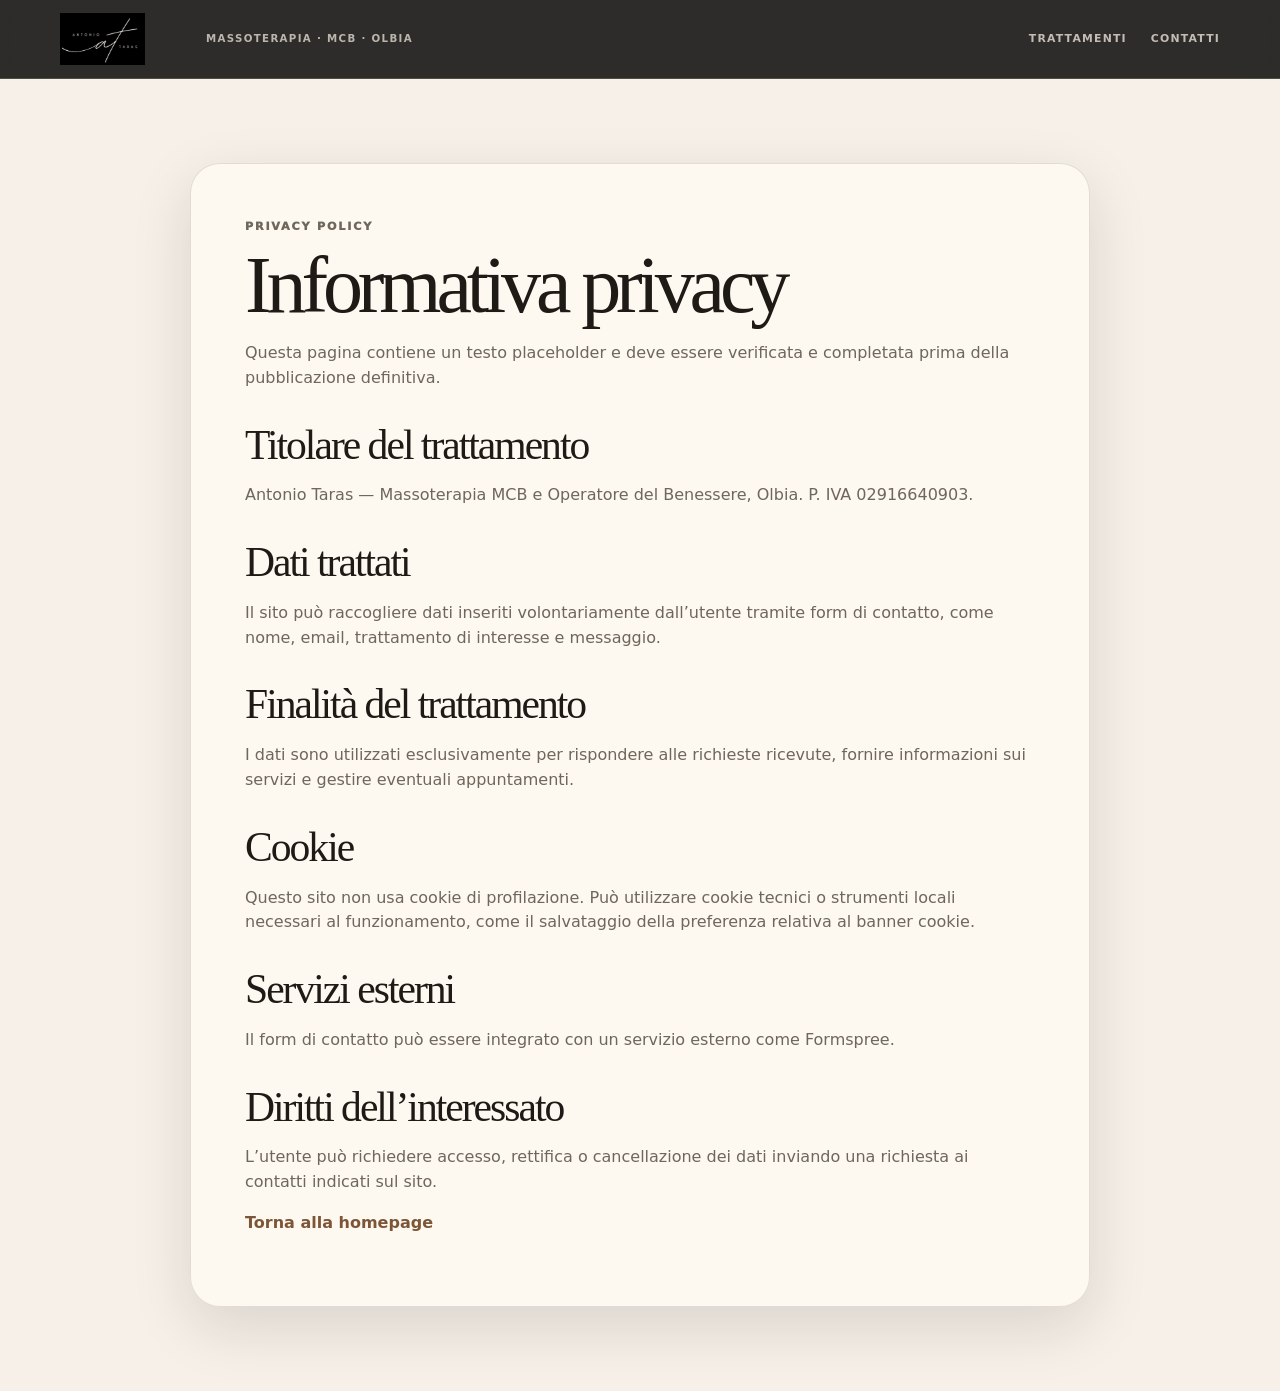
==== privacy.html @ 3f85cb2c "refactor faq e recensioni" ====
<!DOCTYPE html><html lang="it"><head><meta charset="UTF-8"/><meta name="viewport" content="width=device-width, initial-scale=1.0"/><title>Privacy Policy | Antonio Taras</title><meta name="description" content="Privacy Policy del sito Antonio Taras - Massoterapia MCB e Operatore del Benessere a Olbia."/><link rel="stylesheet" href="styles.css"/></head><body class="privacy-page"><header class="site-header"><nav class="container navbar" aria-label="Navigazione principale"><a class="brand" href="index.html" aria-label="Torna alla homepage"><img src="assets/logo-antonio-taras.webp" alt="Antonio Taras"/><span>Massoterapia · MCB · Olbia</span></a><div class="nav-links"><a href="index.html#servizi">Trattamenti</a><a href="index.html#contatti">Contatti</a></div></nav></header><main class="privacy-main"><div class="container"><article class="privacy-content"><p class="eyebrow">Privacy Policy</p><h1>Informativa privacy</h1><p><!-- TODO sostituire con informativa privacy validata dal consulente/privacy owner --> Questa pagina contiene un testo placeholder e deve essere verificata e completata prima della pubblicazione definitiva.</p><h2>Titolare del trattamento</h2><p>Antonio Taras — Massoterapia MCB e Operatore del Benessere, Olbia. P. IVA 02916640903.</p><h2>Dati trattati</h2><p>Il sito può raccogliere dati inseriti volontariamente dall’utente tramite form di contatto, come nome, email, trattamento di interesse e messaggio.</p><h2>Finalità del trattamento</h2><p>I dati sono utilizzati esclusivamente per rispondere alle richieste ricevute, fornire informazioni sui servizi e gestire eventuali appuntamenti.</p><h2>Cookie</h2><p>Questo sito non usa cookie di profilazione. Può utilizzare cookie tecnici o strumenti locali necessari al funzionamento, come il salvataggio della preferenza relativa al banner cookie.</p><h2>Servizi esterni</h2><p>Il form di contatto può essere integrato con un servizio esterno come Formspree. <!-- TODO inserire dettagli del servizio effettivamente utilizzato --></p><h2>Diritti dell’interessato</h2><p>L’utente può richiedere accesso, rettifica o cancellazione dei dati inviando una richiesta ai contatti indicati sul sito.</p><p><a href="index.html">Torna alla homepage</a></p></article></div></main></body></html>
---- styles.css ----
/* Antonio Taras — mobile refined update */
:root{--bg:#f6f0e8;--bg-soft:#fffaf3;--text:#1e1a16;--muted:#6f665c;--dark:#12110f;--cream:#f8efe4;--line:rgba(30,26,22,.12);--line-light:rgba(248,239,228,.16);--accent:#a9764d;--accent-strong:#7d5637;--radius-xl:30px;--radius-lg:22px;--shadow:0 20px 60px rgba(30,26,22,.13);--container:1160px;--header:78px}*{box-sizing:border-box}html{scroll-behavior:smooth;scroll-padding-top:var(--header)}body{margin:0;background:radial-gradient(circle at 12% 8%,rgba(169,118,77,.13),transparent 30%),radial-gradient(circle at 90% 2%,rgba(31,95,80,.08),transparent 30%),var(--bg);color:var(--text);font-family:Inter,ui-sans-serif,system-ui,-apple-system,BlinkMacSystemFont,"Segoe UI",sans-serif;line-height:1.55;overflow-x:hidden}body.nav-open{overflow:hidden}img{width:100%;display:block}a{color:inherit;text-decoration:none}button{font:inherit}.container{width:min(100% - 40px,var(--container));margin-inline:auto}.section{padding:88px 0}.site-header{position:sticky;top:0;z-index:50;background:rgba(18,17,15,.88);backdrop-filter:blur(18px);border-bottom:1px solid var(--line-light)}.navbar{min-height:var(--header);display:flex;align-items:center;justify-content:space-between;gap:24px}.brand{display:flex;align-items:center;gap:14px;min-width:0}.brand img{width:132px;max-height:52px;object-fit:contain;object-position:left center}.brand span{color:rgba(248,239,228,.7);text-transform:uppercase;letter-spacing:.13em;font-size:.64rem;font-weight:850;white-space:nowrap}.nav-links{display:flex;align-items:center;gap:24px;color:rgba(248,239,228,.74);text-transform:uppercase;letter-spacing:.11em;font-size:.68rem;font-weight:900}.nav-links a:not(.nav-button):hover{color:var(--cream)}.nav-button{padding:12px 17px;border-radius:999px;background:var(--cream);color:var(--dark)}.nav-toggle{display:none;position:relative;z-index:80;width:44px;height:44px;padding:11px;border:0;background:transparent;cursor:pointer}.nav-toggle span{display:block;height:2px;margin:7px 0;background:var(--cream);transition:transform .22s ease}.eyebrow{margin:0 0 14px;color:var(--accent-strong);text-transform:uppercase;letter-spacing:.16em;font-size:.70rem;font-weight:950}h1,h2,h3,p{margin-top:0}h1{margin-bottom:18px;max-width:760px;font-size:clamp(3.35rem,8.2vw,7.2rem);line-height:.92;letter-spacing:-.064em;font-family:Georgia,"Times New Roman",serif;font-weight:400}h2{margin-bottom:18px;font-size:clamp(2.15rem,4.4vw,4.35rem);line-height:.98;letter-spacing:-.048em;font-family:Georgia,"Times New Roman",serif;font-weight:400}h3{margin-bottom:12px;line-height:1.14;letter-spacing:-.018em}.button{display:inline-flex;align-items:center;justify-content:center;min-height:52px;padding:0 22px;border-radius:999px;border:1px solid transparent;text-transform:uppercase;letter-spacing:.095em;font-size:.74rem;font-weight:950;transition:transform .22s ease,box-shadow .22s ease,border .22s ease}.button:hover{transform:translateY(-2px)}.button-primary{background:var(--dark);color:var(--cream);box-shadow:0 16px 38px rgba(30,26,22,.22)}.button-secondary{background:rgba(255,250,243,.66);border-color:var(--line);color:var(--text)}.button-secondary.dark{color:var(--cream);background:rgba(255,255,255,.06);border-color:rgba(255,255,255,.18)}.hero{min-height:calc(100vh - var(--header));display:flex;align-items:center;padding-top:74px;padding-bottom:94px}.hero-grid{display:grid;grid-template-columns:minmax(0,.92fr) minmax(0,1.08fr);gap:62px;align-items:center}.hero-content{max-width:680px}.hero-lead{color:var(--muted);font-size:clamp(1.02rem,1.7vw,1.22rem);max-width:620px;margin-bottom:30px}.hero-actions{display:flex;flex-wrap:wrap;gap:13px;margin-bottom:30px}.metrics{display:grid;grid-template-columns:repeat(3,1fr);border-top:1px solid var(--line);border-bottom:1px solid var(--line)}.metrics div{padding:16px 16px 16px 0;border-right:1px solid var(--line)}.metrics div:last-child{border-right:0}.metrics strong,.metrics span{display:block}.metrics strong{font-size:1.25rem;color:var(--accent-strong)}.metrics span{color:var(--muted);font-size:.76rem;text-transform:uppercase;letter-spacing:.09em;font-weight:800}.hero-media{position:relative;min-width:0}.hero-image{border-radius:var(--radius-xl);overflow:hidden;box-shadow:var(--shadow);background:var(--dark)}.hero-image img{aspect-ratio:4/4.35;object-fit:cover;object-position:center;filter:saturate(.94) contrast(1.03)}.hero-card{position:absolute;left:-18px;bottom:28px;width:min(330px,calc(100% - 30px));padding:19px;border-radius:22px;background:rgba(255,250,243,.9);backdrop-filter:blur(18px);box-shadow:var(--shadow);border:1px solid rgba(255,250,243,.72)}.hero-card span{display:block;color:var(--accent-strong);text-transform:uppercase;letter-spacing:.12em;font-size:.66rem;font-weight:950;margin-bottom:7px}.hero-card p{margin:0;color:var(--muted);font-weight:650;font-size:.95rem}.about-section{background:var(--dark);color:var(--cream);position:relative}.about-section:before{content:"";position:absolute;inset:0;background:radial-gradient(circle at 20% 10%,rgba(169,118,77,.16),transparent 30%),radial-gradient(circle at 90% 70%,rgba(255,255,255,.045),transparent 26%);pointer-events:none}.about-grid{position:relative;display:grid;grid-template-columns:minmax(0,.86fr) minmax(0,1fr);gap:62px;align-items:center}.about-image{border-radius:var(--radius-xl);overflow:hidden;box-shadow:0 22px 70px rgba(0,0,0,.32)}.about-image img{aspect-ratio:4/4.65;object-fit:cover;object-position:center}.about-copy .eyebrow,.final-copy .eyebrow{color:#d9aa7a}.about-copy p{color:rgba(248,239,228,.76);font-size:1.03rem}blockquote{margin:28px 0 0;padding:23px 0 0;border-top:1px solid rgba(248,239,228,.18);font-family:Georgia,"Times New Roman",serif;font-size:clamp(1.25rem,2.2vw,1.9rem);line-height:1.18;color:var(--cream)}.section-head{max-width:820px;margin-bottom:40px}.section-head.compact{margin-bottom:34px}.section-head p{max-width:720px;color:var(--muted);font-size:1.04rem}.notice{display:grid;grid-template-columns:220px minmax(0,1fr);gap:24px;padding:24px;margin-bottom:24px;border-radius:var(--radius-lg);background:rgba(255,250,243,.74);border:1px solid var(--line)}.notice span{color:var(--accent-strong);text-transform:uppercase;letter-spacing:.13em;font-size:.70rem;font-weight:950}.notice p{margin:0;color:var(--muted)}.service-grid{display:grid;grid-template-columns:repeat(3,minmax(0,1fr));gap:16px}.service-card{min-height:356px;display:flex;flex-direction:column;padding:24px;border-radius:var(--radius-lg);background:rgba(255,250,243,.74);border:1px solid var(--line);box-shadow:0 14px 38px rgba(30,26,22,.075);transition:transform .22s ease,box-shadow .22s ease}.service-card:hover{transform:translateY(-3px);box-shadow:var(--shadow)}.service-number{margin-bottom:22px;color:var(--accent-strong);font-family:Georgia,"Times New Roman",serif;font-size:2.05rem;line-height:1}.service-card p{color:var(--muted);font-size:.98rem}.service-card small{display:block;margin-top:auto;padding-top:16px;border-top:1px solid var(--line);color:var(--accent-strong);font-weight:850}.method-section{padding-top:74px}.method-grid{display:grid;grid-template-columns:minmax(0,.92fr) minmax(0,1.08fr);gap:62px;align-items:center}.method-copy p{color:var(--muted);font-size:1.02rem}.steps{display:grid;gap:16px;margin-top:30px}.step{display:grid;grid-template-columns:44px minmax(0,1fr);gap:16px;padding-bottom:16px;border-bottom:1px solid var(--line)}.step span{width:44px;height:44px;display:grid;place-items:center;border-radius:50%;background:var(--dark);color:var(--cream);font-weight:950}.step p{margin:0}.method-media{border-radius:var(--radius-xl);overflow:hidden;box-shadow:var(--shadow)}.method-media img{aspect-ratio:4/3.35;object-fit:cover;object-position:center}.gallery-section{background:#ebe1d5}.gallery-grid{display:grid;grid-template-columns:1.04fr .78fr .78fr;grid-auto-rows:292px;gap:16px}.gallery-item{margin:0;border-radius:24px;overflow:hidden;box-shadow:0 16px 46px rgba(30,26,22,.11);background:var(--dark)}.gallery-item.large{grid-row:span 2}.gallery-item.wide{grid-column:span 2}.gallery-item img{height:100%;object-fit:cover;object-position:center;transition:transform .55s ease}.gallery-item:hover img{transform:scale(1.035)}.final-section{background:var(--dark);color:var(--cream);overflow:hidden}.final-grid{display:grid;grid-template-columns:minmax(0,1fr) minmax(320px,.72fr);gap:36px;align-items:stretch}.final-copy,.contact-panel{min-width:0;border-radius:var(--radius-xl);background:rgba(255,255,255,.055);border:1px solid rgba(248,239,228,.14);padding:clamp(28px,4.6vw,52px)}.final-copy p{color:rgba(248,239,228,.74);font-size:1.05rem;max-width:660px}.contact-panel{display:grid;align-content:start;overflow-wrap:anywhere;word-break:normal}.contact-panel div{min-width:0;padding:18px 0;border-bottom:1px solid rgba(248,239,228,.14)}.contact-panel div:first-child{padding-top:0}.contact-panel div:last-child{border-bottom:0}.contact-panel span{display:block;margin-bottom:6px;color:#d9aa7a;text-transform:uppercase;letter-spacing:.13em;font-size:.66rem;font-weight:950}.contact-panel a,.contact-panel strong{display:block;max-width:100%;font-size:1.03rem;color:var(--cream);overflow-wrap:anywhere}.whatsapp-float{position:fixed;right:22px;bottom:22px;z-index:45;display:inline-flex;align-items:center;justify-content:center;min-height:50px;padding:0 17px;border-radius:999px;background:#25d366;color:#07110b;font-weight:950;text-transform:uppercase;letter-spacing:.08em;font-size:.70rem;box-shadow:0 16px 42px rgba(30,26,22,.24)}.footer{background:var(--dark);color:rgba(248,239,228,.62);border-top:1px solid rgba(248,239,228,.12);padding:34px 0}.footer-inner{display:flex;justify-content:space-between;gap:24px;align-items:center}.footer img{width:132px;max-height:54px;object-fit:contain;object-position:left center;margin-bottom:6px}.footer p{margin:0;font-size:.84rem}.footer nav{display:flex;gap:19px;flex-wrap:wrap;text-transform:uppercase;letter-spacing:.12em;font-size:.66rem;font-weight:900}.reveal{opacity:0;transform:translateY(22px);transition:opacity .68s ease,transform .68s ease}.reveal.is-visible{opacity:1;transform:none}.delay-1{transition-delay:.08s}.delay-2{transition-delay:.14s}@media(max-width:1040px){.section{padding:78px 0}.hero{min-height:auto;padding-top:68px;padding-bottom:82px}.hero-grid,.about-grid,.method-grid,.final-grid{grid-template-columns:1fr;gap:42px}.hero-media{max-width:660px;margin-inline:auto}.hero-content{max-width:760px}.service-grid{grid-template-columns:repeat(2,minmax(0,1fr))}.gallery-grid{grid-template-columns:1fr 1fr;grid-auto-rows:280px}.gallery-item.large,.gallery-item.wide{grid-column:auto;grid-row:auto}.brand span{display:none}}@media(max-width:760px){:root{--header:70px;--radius-xl:24px;--radius-lg:18px}.container{width:min(100% - 30px,var(--container))}.section{padding:62px 0}.navbar{min-height:var(--header)}.brand img{width:118px;max-height:46px}.nav-toggle{display:block}.nav-open .nav-toggle span:first-child{transform:translateY(4.5px) rotate(45deg)}.nav-open .nav-toggle span:last-child{transform:translateY(-4.5px) rotate(-45deg)}.nav-links{position:fixed;inset:0;z-index:70;min-height:100vh;flex-direction:column;justify-content:center;gap:25px;background:rgba(18,17,15,.97);backdrop-filter:blur(18px);font-size:.95rem;opacity:0;visibility:hidden;transform:translateY(-14px);transition:opacity .24s ease,transform .24s ease,visibility .24s ease}.nav-open .nav-links{opacity:1;visibility:visible;transform:none}.nav-button{padding-inline:22px}.hero{padding-top:48px;padding-bottom:66px}h1{font-size:clamp(3.05rem,17vw,4.65rem);line-height:.96;letter-spacing:-.052em}h2{font-size:clamp(2.05rem,11vw,3.35rem);line-height:1.01;letter-spacing:-.04em}.hero-lead,.section-head p,.about-copy p,.method-copy p,.final-copy p{font-size:1rem}.hero-actions{flex-direction:column;margin-bottom:24px}.button{width:100%;min-height:50px}.metrics{grid-template-columns:1fr}.metrics div{padding:14px 0;border-right:0;border-bottom:1px solid var(--line)}.metrics div:last-child{border-bottom:0}.hero-image img{aspect-ratio:4/3.95}.hero-card{position:static;width:100%;margin-top:12px;padding:17px}.about-image img{aspect-ratio:4/3.75}blockquote{font-size:1.18rem}.notice{grid-template-columns:1fr;gap:10px;padding:20px}.service-grid{grid-template-columns:1fr}.service-card{min-height:auto;padding:22px}.service-number{margin-bottom:16px;font-size:1.85rem}.method-section{padding-top:62px}.step{grid-template-columns:40px 1fr;gap:14px}.step span{width:40px;height:40px}.method-media img{aspect-ratio:4/3.5}.gallery-grid{grid-template-columns:1fr;grid-auto-rows:255px;gap:14px}.final-grid{gap:18px}.final-copy,.contact-panel{width:100%;padding:24px 20px;border-radius:22px}.contact-panel{text-align:left}.contact-panel div{padding:16px 0}.contact-panel a,.contact-panel strong{font-size:.98rem;line-height:1.35}.footer{padding-bottom:88px}.footer-inner{align-items:flex-start;flex-direction:column}.footer img{width:118px}.footer nav{gap:14px}.whatsapp-float{left:15px;right:15px;bottom:14px}}@media(max-width:390px){.container{width:min(100% - 24px,var(--container))}h1{font-size:clamp(2.75rem,16vw,3.8rem)}h2{font-size:clamp(1.9rem,10vw,2.85rem)}.final-copy,.contact-panel,.service-card,.notice{padding-left:18px;padding-right:18px}}

/* Feature update: reviews, prices, FAQ, form, social, cookie */
.reviews-section{background:#ebe1d5}.reviews-grid,.price-grid{display:grid;grid-template-columns:repeat(4,minmax(0,1fr));gap:16px}.review-card,.price-card{min-width:0;border-radius:var(--radius-lg);background:rgba(255,250,243,.78);border:1px solid var(--line);box-shadow:0 14px 38px rgba(30,26,22,.075);padding:24px}.review-card{display:flex;flex-direction:column;gap:16px}.stars{color:var(--accent-strong);letter-spacing:.1em;font-size:.88rem}.review-card p{margin:0;color:var(--muted);display:-webkit-box;-webkit-line-clamp:3;-webkit-box-orient:vertical;overflow:hidden}.review-card footer{margin-top:auto;padding-top:16px;border-top:1px solid var(--line);display:flex;justify-content:space-between;gap:12px}.review-card span{color:var(--accent-strong);text-transform:uppercase;letter-spacing:.11em;font-size:.66rem;font-weight:950}.prices-section{padding-top:82px;background:radial-gradient(circle at 12% 10%,rgba(169,118,77,.11),transparent 30%),var(--bg)}.price-grid{grid-template-columns:repeat(3,minmax(0,1fr))}.price-card{display:flex;flex-direction:column;gap:12px}.price-card h3{min-height:46px;margin-bottom:6px}.price-card p{margin:0;color:var(--muted)}.price-card strong{display:block;color:var(--accent-strong);font-size:1.18rem;margin-bottom:10px}.price-button{margin-top:auto;min-height:46px;display:inline-flex;align-items:center;justify-content:center;border-radius:999px;background:var(--dark);color:var(--cream);text-transform:uppercase;letter-spacing:.1em;font-size:.7rem;font-weight:950}.faq-section{background:var(--bg)}.faq-grid{display:grid;grid-template-columns:minmax(0,.76fr) minmax(0,1fr);gap:46px;align-items:start}.faq-list{display:grid;gap:12px}.faq-item{width:100%;min-width:0;display:grid;grid-template-columns:minmax(0,1fr) auto;gap:14px;text-align:left;border:1px solid var(--line);border-radius:18px;padding:19px 20px;background:rgba(255,250,243,.76);color:var(--text);cursor:pointer}.faq-item span{font-weight:900;line-height:1.28}.faq-item strong{color:var(--accent-strong);font-size:1.28rem;line-height:1;transition:transform .2s ease}.faq-item p{grid-column:1/-1;margin:0;color:var(--muted);max-height:0;opacity:0;overflow:hidden;transition:max-height .25s ease,opacity .25s ease}.faq-item.is-open p{max-height:180px;opacity:1}.faq-item.is-open strong{transform:rotate(45deg)}.contact-form{margin-top:28px;display:grid;grid-template-columns:repeat(2,minmax(0,1fr));gap:14px}.form-row{min-width:0;display:grid;gap:7px}.form-row.full{grid-column:1/-1}.form-row label{color:#d9aa7a;text-transform:uppercase;letter-spacing:.12em;font-size:.64rem;font-weight:950}.form-row input,.form-row select,.form-row textarea{width:100%;min-width:0;border:1px solid rgba(248,239,228,.18);border-radius:14px;padding:13px 14px;background:rgba(255,255,255,.075);color:var(--cream);outline:none}.form-row select option{color:var(--text)}.form-row textarea{resize:vertical}.form-row input:focus,.form-row select:focus,.form-row textarea:focus{border-color:#d9aa7a}.form-submit{grid-column:1/-1;width:fit-content;background:var(--cream);color:var(--dark)}.form-message{grid-column:1/-1;margin:0;color:rgba(248,239,228,.76);font-size:.94rem}.social-links{display:flex;align-items:center;gap:10px}.contact-social{margin-top:18px;padding-top:18px;border-top:1px solid rgba(248,239,228,.14)}.social-links a{width:42px;height:42px;display:grid;place-items:center;border-radius:999px;background:rgba(255,255,255,.07);border:1px solid rgba(248,239,228,.15);color:var(--cream)}.social-links svg{width:19px;height:19px;fill:currentColor}.footer-social{margin-top:10px}.footer-social a{width:36px;height:36px}.cookie-banner{position:fixed;left:18px;right:18px;bottom:18px;z-index:80;max-width:760px;margin-inline:auto;display:none;align-items:center;justify-content:space-between;gap:16px;padding:16px 18px;border-radius:18px;background:rgba(18,17,15,.94);color:var(--cream);border:1px solid rgba(248,239,228,.14);box-shadow:0 18px 50px rgba(0,0,0,.28)}.cookie-banner.is-visible{display:flex}.cookie-banner p{margin:0;color:rgba(248,239,228,.78);font-size:.92rem}.cookie-banner button{flex:0 0 auto;border:0;border-radius:999px;padding:11px 15px;background:var(--cream);color:var(--dark);font-weight:900;cursor:pointer}.privacy-page{background:var(--bg);color:var(--text)}.privacy-main{padding:84px 0}.privacy-content{max-width:900px;margin-inline:auto;padding:clamp(28px,5vw,54px);border-radius:var(--radius-xl);background:rgba(255,250,243,.78);border:1px solid var(--line);box-shadow:var(--shadow)}.privacy-content h1{font-size:clamp(2.6rem,7vw,5rem)}.privacy-content h2{margin-top:34px;font-size:clamp(1.6rem,4vw,2.6rem)}.privacy-content p,.privacy-content li{color:var(--muted)}.privacy-content a{color:var(--accent-strong);font-weight:900}@media (max-width:1040px){.reviews-grid{grid-template-columns:repeat(2,minmax(0,1fr))}.price-grid{grid-template-columns:repeat(2,minmax(0,1fr))}.faq-grid{grid-template-columns:1fr;gap:26px}}@media (max-width:760px){.reviews-grid,.price-grid{grid-template-columns:1fr}.review-card,.price-card{padding:22px}.price-card h3{min-height:auto}.faq-item{padding:17px}.contact-form{grid-template-columns:1fr;gap:12px}.form-submit{width:100%}.cookie-banner{flex-direction:column;align-items:stretch;text-align:left;bottom:78px}.cookie-banner button{width:100%}}


.reviews-source {
  margin-top: 22px;
  display: inline-flex;
  align-items: center;
  color: var(--accent-strong);
  font-weight: 900;
  text-transform: uppercase;
  letter-spacing: 0.10em;
  font-size: 0.70rem;
}
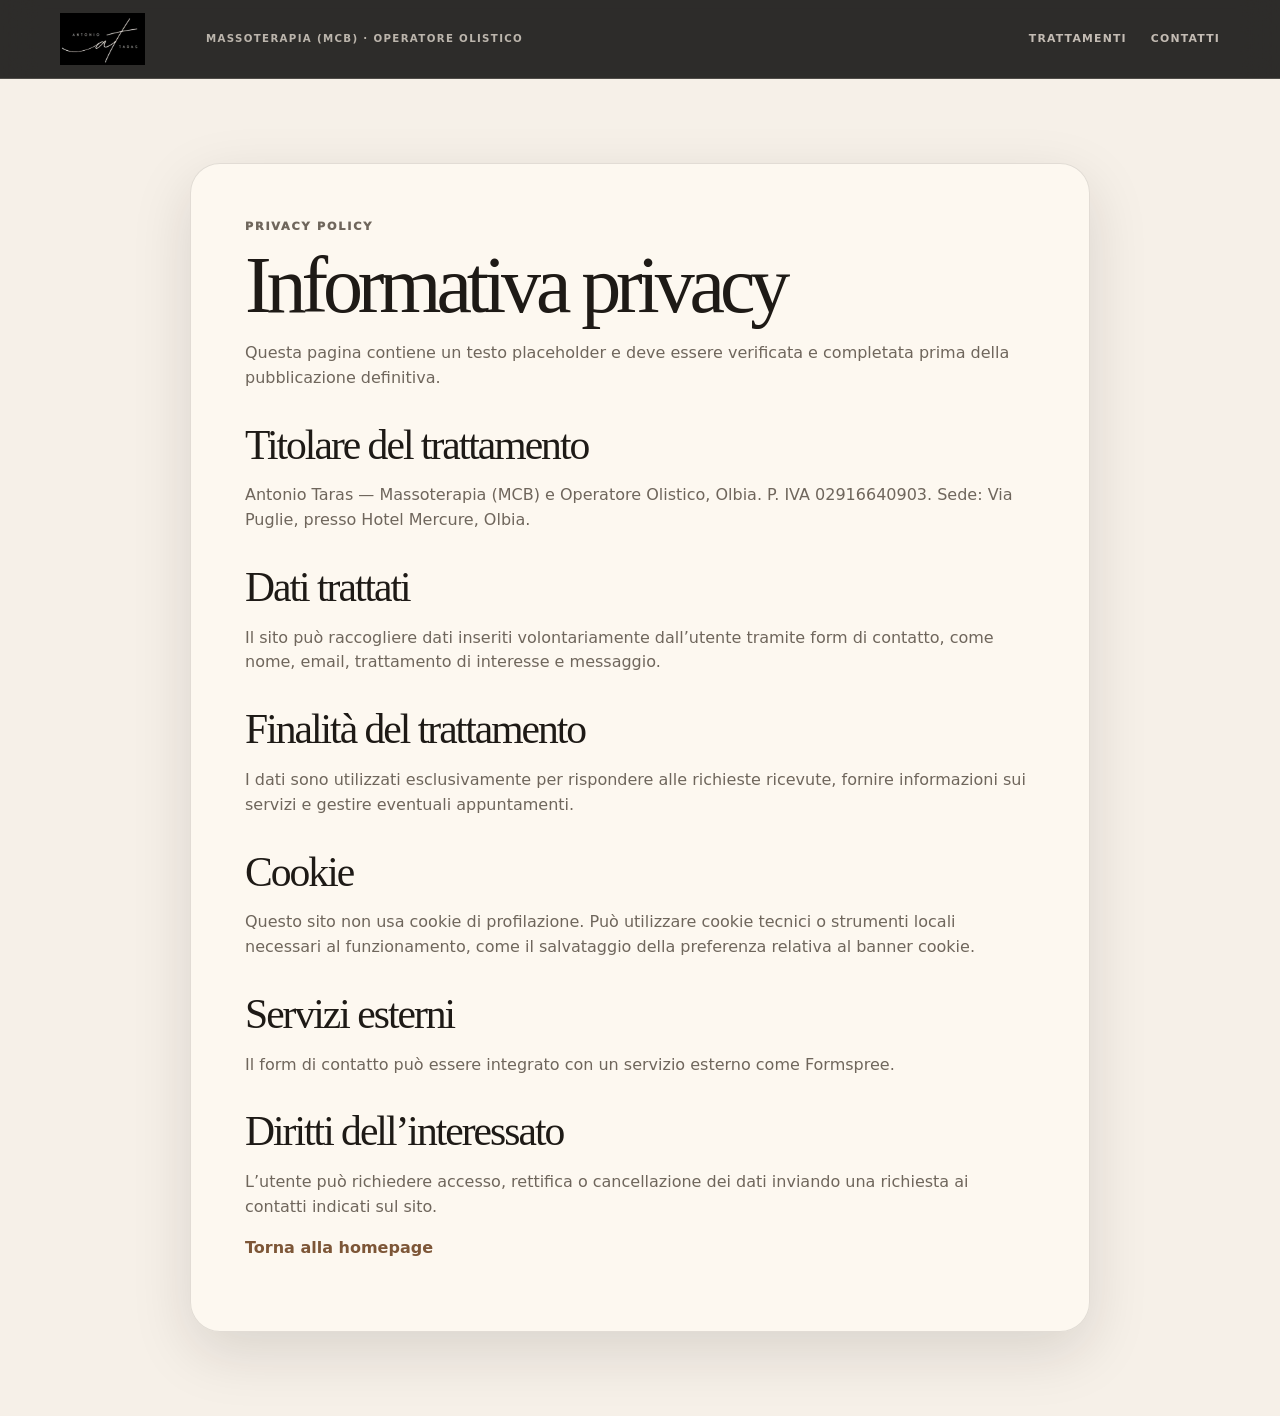
==== commit 26e85a4d: "refactor e syling" ====
--- a/privacy.html
+++ b/privacy.html
@@ -1 +1 @@
-<!DOCTYPE html><html lang="it"><head><meta charset="UTF-8"/><meta name="viewport" content="width=device-width, initial-scale=1.0"/><title>Privacy Policy | Antonio Taras</title><meta name="description" content="Privacy Policy del sito Antonio Taras - Massoterapia MCB e Operatore del Benessere a Olbia."/><link rel="stylesheet" href="styles.css"/></head><body class="privacy-page"><header class="site-header"><nav class="container navbar" aria-label="Navigazione principale"><a class="brand" href="index.html" aria-label="Torna alla homepage"><img src="assets/logo-antonio-taras.webp" alt="Antonio Taras"/><span>Massoterapia · MCB · Olbia</span></a><div class="nav-links"><a href="index.html#servizi">Trattamenti</a><a href="index.html#contatti">Contatti</a></div></nav></header><main class="privacy-main"><div class="container"><article class="privacy-content"><p class="eyebrow">Privacy Policy</p><h1>Informativa privacy</h1><p><!-- TODO sostituire con informativa privacy validata dal consulente/privacy owner --> Questa pagina contiene un testo placeholder e deve essere verificata e completata prima della pubblicazione definitiva.</p><h2>Titolare del trattamento</h2><p>Antonio Taras — Massoterapia MCB e Operatore del Benessere, Olbia. P. IVA 02916640903.</p><h2>Dati trattati</h2><p>Il sito può raccogliere dati inseriti volontariamente dall’utente tramite form di contatto, come nome, email, trattamento di interesse e messaggio.</p><h2>Finalità del trattamento</h2><p>I dati sono utilizzati esclusivamente per rispondere alle richieste ricevute, fornire informazioni sui servizi e gestire eventuali appuntamenti.</p><h2>Cookie</h2><p>Questo sito non usa cookie di profilazione. Può utilizzare cookie tecnici o strumenti locali necessari al funzionamento, come il salvataggio della preferenza relativa al banner cookie.</p><h2>Servizi esterni</h2><p>Il form di contatto può essere integrato con un servizio esterno come Formspree. <!-- TODO inserire dettagli del servizio effettivamente utilizzato --></p><h2>Diritti dell’interessato</h2><p>L’utente può richiedere accesso, rettifica o cancellazione dei dati inviando una richiesta ai contatti indicati sul sito.</p><p><a href="index.html">Torna alla homepage</a></p></article></div></main></body></html>+<!DOCTYPE html><html lang="it"><head><meta charset="UTF-8"/><meta name="viewport" content="width=device-width, initial-scale=1.0"/><title>Privacy Policy | Antonio Taras</title><meta name="description" content="Privacy Policy del sito Antonio Taras - Massoterapia (MCB) e operatore olistico a Olbia."/><link rel="stylesheet" href="styles.css"/></head><body class="privacy-page"><header class="site-header"><nav class="container navbar" aria-label="Navigazione principale"><a class="brand" href="index.html" aria-label="Torna alla homepage"><img src="assets/logo-antonio-taras.webp" alt="Antonio Taras"/><span>Massoterapia (MCB) · Operatore olistico</span></a><div class="nav-links"><a href="index.html#servizi">Trattamenti</a><a href="index.html#contatti">Contatti</a></div></nav></header><main class="privacy-main"><div class="container"><article class="privacy-content"><p class="eyebrow">Privacy Policy</p><h1>Informativa privacy</h1><p><!-- TODO sostituire con informativa privacy validata dal consulente/privacy owner --> Questa pagina contiene un testo placeholder e deve essere verificata e completata prima della pubblicazione definitiva.</p><h2>Titolare del trattamento</h2><p>Antonio Taras — Massoterapia (MCB) e Operatore Olistico, Olbia. P. IVA 02916640903. Sede: Via Puglie, presso Hotel Mercure, Olbia.</p><h2>Dati trattati</h2><p>Il sito può raccogliere dati inseriti volontariamente dall’utente tramite form di contatto, come nome, email, trattamento di interesse e messaggio.</p><h2>Finalità del trattamento</h2><p>I dati sono utilizzati esclusivamente per rispondere alle richieste ricevute, fornire informazioni sui servizi e gestire eventuali appuntamenti.</p><h2 id="cookie">Cookie</h2><p>Questo sito non usa cookie di profilazione. Può utilizzare cookie tecnici o strumenti locali necessari al funzionamento, come il salvataggio della preferenza relativa al banner cookie.</p><h2>Servizi esterni</h2><p>Il form di contatto può essere integrato con un servizio esterno come Formspree. <!-- TODO inserire dettagli del servizio effettivamente utilizzato --></p><h2>Diritti dell’interessato</h2><p>L’utente può richiedere accesso, rettifica o cancellazione dei dati inviando una richiesta ai contatti indicati sul sito.</p><p><a href="index.html">Torna alla homepage</a></p></article></div></main></body></html>
--- a/styles.css
+++ b/styles.css
@@ -16,3 +16,78 @@
   font-size: 0.70rem;
 }
 
+
+/* Change request refinements */
+
+.treatment-category {
+  margin: 34px 0 18px;
+  max-width: 760px;
+}
+
+.treatment-category h3 {
+  margin-bottom: 8px;
+  font-family: Georgia, "Times New Roman", serif;
+  font-size: clamp(1.9rem, 3vw, 2.9rem);
+  line-height: 1;
+  letter-spacing: -0.04em;
+  font-weight: 400;
+}
+
+.treatment-category p {
+  color: var(--muted);
+  margin-bottom: 0;
+}
+
+.olistic-category {
+  padding-top: 18px;
+  margin-top: 44px;
+  border-top: 1px solid var(--line);
+}
+
+.service-grid-four {
+  grid-template-columns: repeat(4, minmax(0, 1fr));
+}
+
+.service-grid-four .service-card {
+  min-height: 340px;
+}
+
+@media (max-width: 1120px) {
+  .service-grid-four {
+    grid-template-columns: repeat(2, minmax(0, 1fr));
+  }
+}
+
+@media (max-width: 760px) {
+  .service-grid-four {
+    grid-template-columns: 1fr;
+  }
+
+  .treatment-category {
+    margin-top: 28px;
+  }
+
+  .olistic-category {
+    margin-top: 34px;
+  }
+}
+
+
+
+/* Final profile photo update */
+.about-image img {
+  object-position: center top;
+}
+
+@media (min-width: 761px) {
+  .about-image img {
+    aspect-ratio: 4 / 4.8;
+  }
+}
+
+@media (max-width: 760px) {
+  .about-image img {
+    aspect-ratio: 4 / 4.4;
+    object-position: center 12%;
+  }
+}
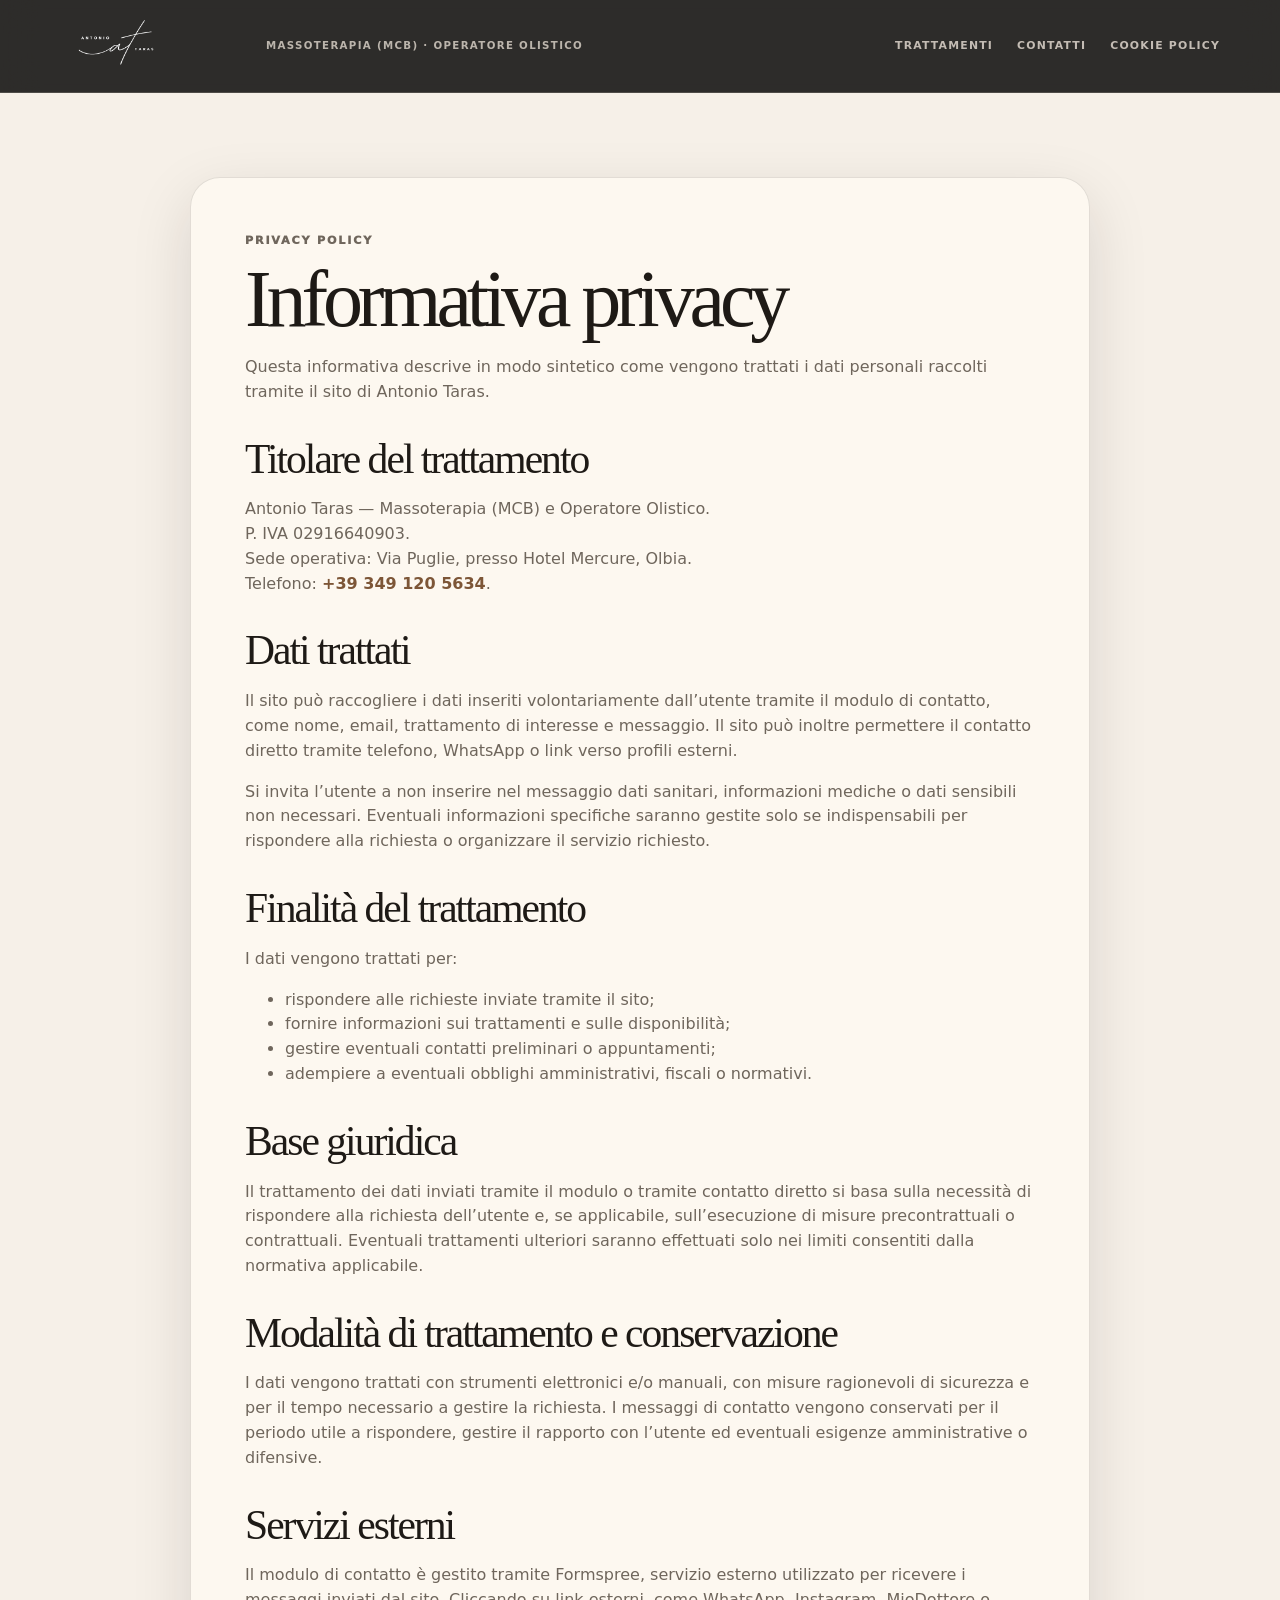
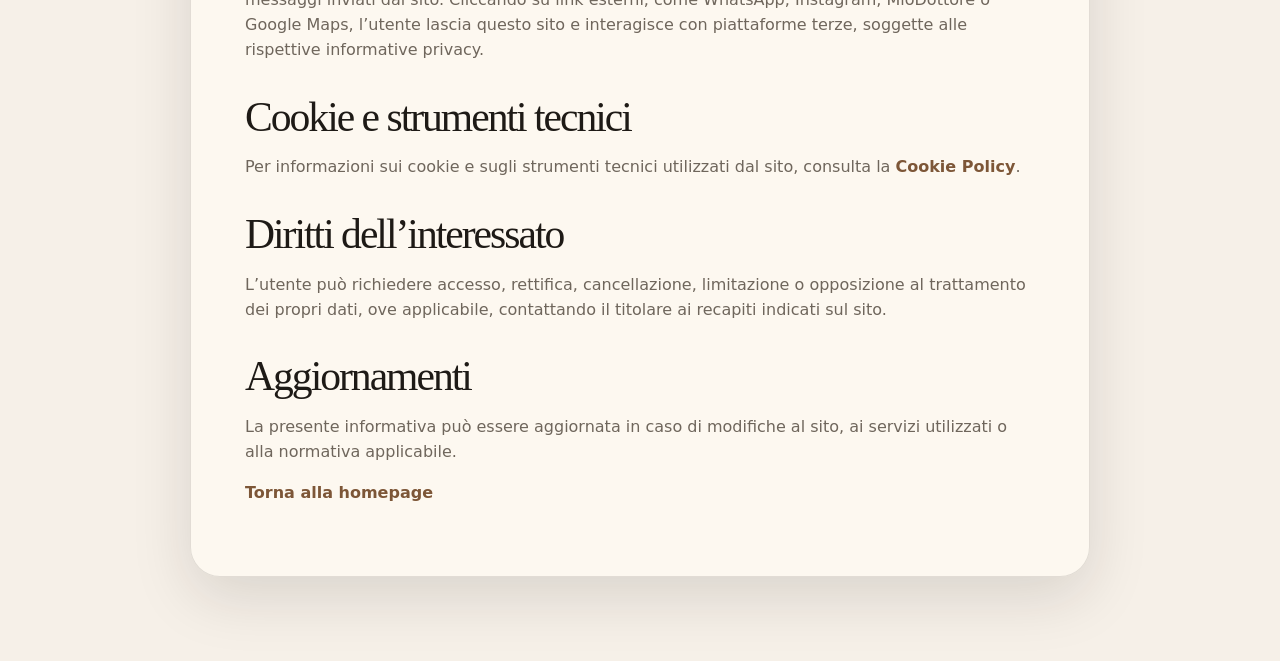
==== commit 51ac85cd: "policy privacy" ====
--- a/privacy.html
+++ b/privacy.html
@@ -1 +1,95 @@
-<!DOCTYPE html><html lang="it"><head><meta charset="UTF-8"/><meta name="viewport" content="width=device-width, initial-scale=1.0"/><title>Privacy Policy | Antonio Taras</title><meta name="description" content="Privacy Policy del sito Antonio Taras - Massoterapia (MCB) e operatore olistico a Olbia."/><link rel="stylesheet" href="styles.css"/></head><body class="privacy-page"><header class="site-header"><nav class="container navbar" aria-label="Navigazione principale"><a class="brand" href="index.html" aria-label="Torna alla homepage"><img src="assets/logo-antonio-taras.webp" alt="Antonio Taras"/><span>Massoterapia (MCB) · Operatore olistico</span></a><div class="nav-links"><a href="index.html#servizi">Trattamenti</a><a href="index.html#contatti">Contatti</a></div></nav></header><main class="privacy-main"><div class="container"><article class="privacy-content"><p class="eyebrow">Privacy Policy</p><h1>Informativa privacy</h1><p><!-- TODO sostituire con informativa privacy validata dal consulente/privacy owner --> Questa pagina contiene un testo placeholder e deve essere verificata e completata prima della pubblicazione definitiva.</p><h2>Titolare del trattamento</h2><p>Antonio Taras — Massoterapia (MCB) e Operatore Olistico, Olbia. P. IVA 02916640903. Sede: Via Puglie, presso Hotel Mercure, Olbia.</p><h2>Dati trattati</h2><p>Il sito può raccogliere dati inseriti volontariamente dall’utente tramite form di contatto, come nome, email, trattamento di interesse e messaggio.</p><h2>Finalità del trattamento</h2><p>I dati sono utilizzati esclusivamente per rispondere alle richieste ricevute, fornire informazioni sui servizi e gestire eventuali appuntamenti.</p><h2 id="cookie">Cookie</h2><p>Questo sito non usa cookie di profilazione. Può utilizzare cookie tecnici o strumenti locali necessari al funzionamento, come il salvataggio della preferenza relativa al banner cookie.</p><h2>Servizi esterni</h2><p>Il form di contatto può essere integrato con un servizio esterno come Formspree. <!-- TODO inserire dettagli del servizio effettivamente utilizzato --></p><h2>Diritti dell’interessato</h2><p>L’utente può richiedere accesso, rettifica o cancellazione dei dati inviando una richiesta ai contatti indicati sul sito.</p><p><a href="index.html">Torna alla homepage</a></p></article></div></main></body></html>+<!DOCTYPE html>
+<html lang="it">
+<head>
+  <meta charset="UTF-8" />
+  <meta name="viewport" content="width=device-width, initial-scale=1.0" />
+  <title>Privacy Policy | Antonio Taras</title>
+  <meta name="description" content="Privacy Policy del sito Antonio Taras - Massoterapia (MCB) e operatore olistico a Olbia." />
+  <link rel="stylesheet" href="styles.css" />
+</head>
+<body class="privacy-page">
+  <header class="site-header">
+    <nav class="container navbar" aria-label="Navigazione principale">
+      <a class="brand" href="index.html" aria-label="Torna alla homepage">
+        <img src="assets/logo-antonio-taras.webp" alt="Antonio Taras" />
+        <span>Massoterapia (MCB) · Operatore olistico</span>
+      </a>
+      <div class="nav-links">
+        <a href="index.html#servizi">Trattamenti</a>
+        <a href="index.html#contatti">Contatti</a>
+        <a href="cookie.html">Cookie Policy</a>
+      </div>
+    </nav>
+  </header>
+
+  <main class="privacy-main">
+    <div class="container">
+      <article class="privacy-content">
+        <p class="eyebrow">Privacy Policy</p>
+        <h1>Informativa privacy</h1>
+        <p>
+          Questa informativa descrive in modo sintetico come vengono trattati i dati personali raccolti tramite il sito di Antonio Taras.
+        </p>
+
+        <h2>Titolare del trattamento</h2>
+        <p>
+          Antonio Taras — Massoterapia (MCB) e Operatore Olistico.<br />
+          P. IVA 02916640903.<br />
+          Sede operativa: Via Puglie, presso Hotel Mercure, Olbia.<br />
+          Telefono: <a href="tel:+393491205634">+39 349 120 5634</a>.
+        </p>
+
+        <h2>Dati trattati</h2>
+        <p>
+          Il sito può raccogliere i dati inseriti volontariamente dall’utente tramite il modulo di contatto, come nome, email, trattamento di interesse e messaggio.
+          Il sito può inoltre permettere il contatto diretto tramite telefono, WhatsApp o link verso profili esterni.
+        </p>
+        <p>
+          Si invita l’utente a non inserire nel messaggio dati sanitari, informazioni mediche o dati sensibili non necessari. Eventuali informazioni specifiche saranno gestite solo se indispensabili per rispondere alla richiesta o organizzare il servizio richiesto.
+        </p>
+
+        <h2>Finalità del trattamento</h2>
+        <p>I dati vengono trattati per:</p>
+        <ul>
+          <li>rispondere alle richieste inviate tramite il sito;</li>
+          <li>fornire informazioni sui trattamenti e sulle disponibilità;</li>
+          <li>gestire eventuali contatti preliminari o appuntamenti;</li>
+          <li>adempiere a eventuali obblighi amministrativi, fiscali o normativi.</li>
+        </ul>
+
+        <h2>Base giuridica</h2>
+        <p>
+          Il trattamento dei dati inviati tramite il modulo o tramite contatto diretto si basa sulla necessità di rispondere alla richiesta dell’utente e, se applicabile, sull’esecuzione di misure precontrattuali o contrattuali. Eventuali trattamenti ulteriori saranno effettuati solo nei limiti consentiti dalla normativa applicabile.
+        </p>
+
+        <h2>Modalità di trattamento e conservazione</h2>
+        <p>
+          I dati vengono trattati con strumenti elettronici e/o manuali, con misure ragionevoli di sicurezza e per il tempo necessario a gestire la richiesta. I messaggi di contatto vengono conservati per il periodo utile a rispondere, gestire il rapporto con l’utente ed eventuali esigenze amministrative o difensive.
+        </p>
+
+        <h2>Servizi esterni</h2>
+        <p>
+          Il modulo di contatto è gestito tramite Formspree, servizio esterno utilizzato per ricevere i messaggi inviati dal sito. Cliccando su link esterni, come WhatsApp, Instagram, MioDottore o Google Maps, l’utente lascia questo sito e interagisce con piattaforme terze, soggette alle rispettive informative privacy.
+        </p>
+
+        <h2>Cookie e strumenti tecnici</h2>
+        <p>
+          Per informazioni sui cookie e sugli strumenti tecnici utilizzati dal sito, consulta la <a href="cookie.html">Cookie Policy</a>.
+        </p>
+
+        <h2>Diritti dell’interessato</h2>
+        <p>
+          L’utente può richiedere accesso, rettifica, cancellazione, limitazione o opposizione al trattamento dei propri dati, ove applicabile, contattando il titolare ai recapiti indicati sul sito.
+        </p>
+
+        <h2>Aggiornamenti</h2>
+        <p>
+          La presente informativa può essere aggiornata in caso di modifiche al sito, ai servizi utilizzati o alla normativa applicabile.
+        </p>
+
+        <p><a href="index.html">Torna alla homepage</a></p>
+      </article>
+    </div>
+  </main>
+</body>
+</html>
--- a/styles.css
+++ b/styles.css
@@ -91,3 +91,402 @@
     object-position: center 12%;
   }
 }
+
+
+/* Formation and credentials */
+
+.credentials-block {
+  margin: 30px 0 0;
+  padding-top: 26px;
+  border-top: 1px solid rgba(248, 239, 228, 0.18);
+}
+
+.credentials-block .eyebrow {
+  color: #d9aa7a;
+  margin-bottom: 16px;
+}
+
+.credentials-grid {
+  display: grid;
+  grid-template-columns: repeat(2, minmax(0, 1fr));
+  gap: 14px;
+}
+
+.credential-card {
+  min-width: 0;
+  display: grid;
+  grid-template-columns: 58px minmax(0, 1fr);
+  gap: 15px;
+  align-items: start;
+  padding: 18px;
+  border-radius: 18px;
+  background: rgba(255, 255, 255, 0.055);
+  border: 1px solid rgba(248, 239, 228, 0.14);
+}
+
+.credential-icon {
+  width: 52px;
+  height: 52px;
+  display: grid;
+  place-items: center;
+  border-radius: 14px;
+  color: var(--cream);
+  background: rgba(255, 255, 255, 0.07);
+  border: 1px solid rgba(248, 239, 228, 0.14);
+}
+
+.credential-icon svg {
+  width: 27px;
+  height: 27px;
+  fill: currentColor;
+  opacity: 0.9;
+}
+
+.credential-logo-text {
+  color: var(--cream);
+  font-family: Georgia, "Times New Roman", serif;
+  font-size: 0.88rem;
+  line-height: 0.95;
+  letter-spacing: -0.02em;
+  text-align: center;
+}
+
+.credential-card h3 {
+  margin: 0 0 6px;
+  color: var(--cream);
+  font-size: 0.98rem;
+  line-height: 1.24;
+  letter-spacing: -0.01em;
+}
+
+.credential-card p {
+  margin: 0 0 8px;
+  color: rgba(248, 239, 228, 0.74);
+  font-size: 0.92rem;
+}
+
+.credential-card small {
+  display: block;
+  color: #d9aa7a;
+  font-size: 0.76rem;
+  line-height: 1.35;
+  font-weight: 800;
+}
+
+.credentials-note {
+  margin: 12px 0 0;
+  color: rgba(248, 239, 228, 0.58);
+  font-size: 0.82rem;
+}
+
+@media (max-width: 760px) {
+  .credentials-block {
+    margin-top: 24px;
+    padding-top: 22px;
+  }
+
+  .credentials-grid {
+    grid-template-columns: 1fr;
+  }
+
+  .credential-card {
+    grid-template-columns: 52px minmax(0, 1fr);
+    padding: 16px;
+  }
+
+  .credential-icon {
+    width: 46px;
+    height: 46px;
+    border-radius: 13px;
+  }
+
+  .credential-logo-text {
+    font-size: 0.78rem;
+  }
+}
+
+
+/* Credentials refinement with certificate previews */
+
+.credentials-block {
+  margin: 26px 0 0;
+  padding-top: 22px;
+  border-top: 1px solid rgba(248, 239, 228, 0.16);
+}
+
+.credentials-block .eyebrow {
+  color: #d9aa7a;
+  margin-bottom: 14px;
+}
+
+.credentials-grid {
+  display: grid;
+  grid-template-columns: repeat(2, minmax(0, 1fr));
+  gap: 12px;
+}
+
+.credential-card {
+  min-width: 0;
+  display: grid;
+  grid-template-columns: 74px minmax(0, 1fr);
+  gap: 14px;
+  align-items: center;
+  padding: 14px;
+  border-radius: 16px;
+  background: rgba(255, 255, 255, 0.05);
+  border: 1px solid rgba(248, 239, 228, 0.13);
+}
+
+.credential-thumb {
+  width: 74px;
+  height: 54px;
+  display: block;
+  overflow: hidden;
+  border-radius: 12px;
+  background: rgba(255, 255, 255, 0.07);
+  border: 1px solid rgba(248, 239, 228, 0.14);
+}
+
+.credential-thumb img {
+  width: 100%;
+  height: 100%;
+  object-fit: cover;
+  object-position: center;
+  filter: saturate(0.9) contrast(0.98);
+  transition: transform 0.25s ease;
+}
+
+.credential-thumb:hover img {
+  transform: scale(1.05);
+}
+
+.credential-card h3 {
+  margin: 0 0 4px;
+  color: var(--cream);
+  font-size: 0.98rem;
+  line-height: 1.22;
+  letter-spacing: -0.01em;
+}
+
+.credential-card p {
+  margin: 0 0 6px;
+  color: rgba(248, 239, 228, 0.72);
+  font-size: 0.88rem;
+}
+
+.credential-card small {
+  display: block;
+  color: #d9aa7a;
+  font-size: 0.72rem;
+  line-height: 1.32;
+  font-weight: 750;
+}
+
+.credentials-note {
+  margin: 10px 0 0;
+  color: rgba(248, 239, 228, 0.56);
+  font-size: 0.80rem;
+}
+
+@media (max-width: 760px) {
+  .credentials-block {
+    margin-top: 22px;
+    padding-top: 20px;
+  }
+
+  .credentials-grid {
+    grid-template-columns: 1fr;
+  }
+
+  .credential-card {
+    grid-template-columns: 68px minmax(0, 1fr);
+    padding: 13px;
+  }
+
+  .credential-thumb {
+    width: 68px;
+    height: 50px;
+  }
+
+  .credential-card h3 {
+    font-size: 0.94rem;
+  }
+
+  .credential-card p {
+    font-size: 0.84rem;
+  }
+}
+
+
+/* Credentials no-physical-certificates refinement */
+
+.credentials-block {
+  margin: 24px 0 0;
+  padding-top: 22px;
+  border-top: 1px solid rgba(248, 239, 228, 0.16);
+}
+
+.credentials-block .eyebrow {
+  color: #d9aa7a;
+  margin-bottom: 14px;
+}
+
+.credentials-grid {
+  display: grid;
+  grid-template-columns: repeat(2, minmax(0, 1fr));
+  gap: 12px;
+}
+
+.credential-card {
+  min-width: 0;
+  display: grid;
+  grid-template-columns: 48px minmax(0, 1fr);
+  gap: 14px;
+  align-items: start;
+  padding: 16px;
+  border-radius: 16px;
+  background: rgba(255, 255, 255, 0.045);
+  border: 1px solid rgba(248, 239, 228, 0.13);
+}
+
+.credential-icon {
+  width: 44px;
+  height: 44px;
+  display: grid;
+  place-items: center;
+  border-radius: 13px;
+  color: #d9aa7a;
+  background: rgba(255, 255, 255, 0.055);
+  border: 1px solid rgba(248, 239, 228, 0.13);
+}
+
+.credential-icon svg {
+  width: 24px;
+  height: 24px;
+  fill: currentColor;
+  opacity: 0.92;
+}
+
+.credential-thumb {
+  display: none;
+}
+
+.credential-card h3 {
+  margin: 0 0 4px;
+  color: var(--cream);
+  font-size: 0.98rem;
+  line-height: 1.22;
+  letter-spacing: -0.01em;
+}
+
+.credential-card p {
+  margin: 0 0 6px;
+  color: rgba(248, 239, 228, 0.72);
+  font-size: 0.88rem;
+}
+
+.credential-card small {
+  display: block;
+  color: #d9aa7a;
+  font-size: 0.72rem;
+  line-height: 1.32;
+  font-weight: 750;
+}
+
+.credentials-note {
+  margin: 10px 0 0;
+  color: rgba(248, 239, 228, 0.56);
+  font-size: 0.80rem;
+}
+
+@media (max-width: 760px) {
+  .credentials-block {
+    margin-top: 22px;
+    padding-top: 20px;
+  }
+
+  .credentials-grid {
+    grid-template-columns: 1fr;
+  }
+
+  .credential-card {
+    grid-template-columns: 44px minmax(0, 1fr);
+    padding: 14px;
+  }
+
+  .credential-card h3 {
+    font-size: 0.94rem;
+  }
+
+  .credential-card p {
+    font-size: 0.84rem;
+  }
+}
+/* Logo readability refinement - current logo image only */
+
+:root {
+  --header: 92px;
+}
+
+.navbar {
+  min-height: var(--header);
+}
+
+.brand img {
+  width: clamp(180px, 15vw, 240px);
+  max-height: 76px;
+  object-fit: contain;
+  object-position: left center;
+}
+
+.footer img {
+  width: clamp(160px, 13vw, 210px);
+  max-height: 70px;
+  object-fit: contain;
+  object-position: left center;
+}
+
+/* Tablet */
+@media (max-width: 1040px) {
+  :root {
+    --header: 84px;
+  }
+
+  .brand img {
+    width: 180px;
+    max-height: 68px;
+  }
+
+  .footer img {
+    width: 165px;
+    max-height: 64px;
+  }
+}
+
+/* Mobile */
+@media (max-width: 760px) {
+  :root {
+    --header: 76px;
+  }
+
+  .brand img {
+    width: 155px;
+    max-height: 58px;
+  }
+
+  .footer img {
+    width: 145px;
+    max-height: 56px;
+  }
+}
+
+/* Very small mobile */
+@media (max-width: 390px) {
+  .brand img {
+    width: 142px;
+  }
+
+  .footer img {
+    width: 132px;
+  }
+}
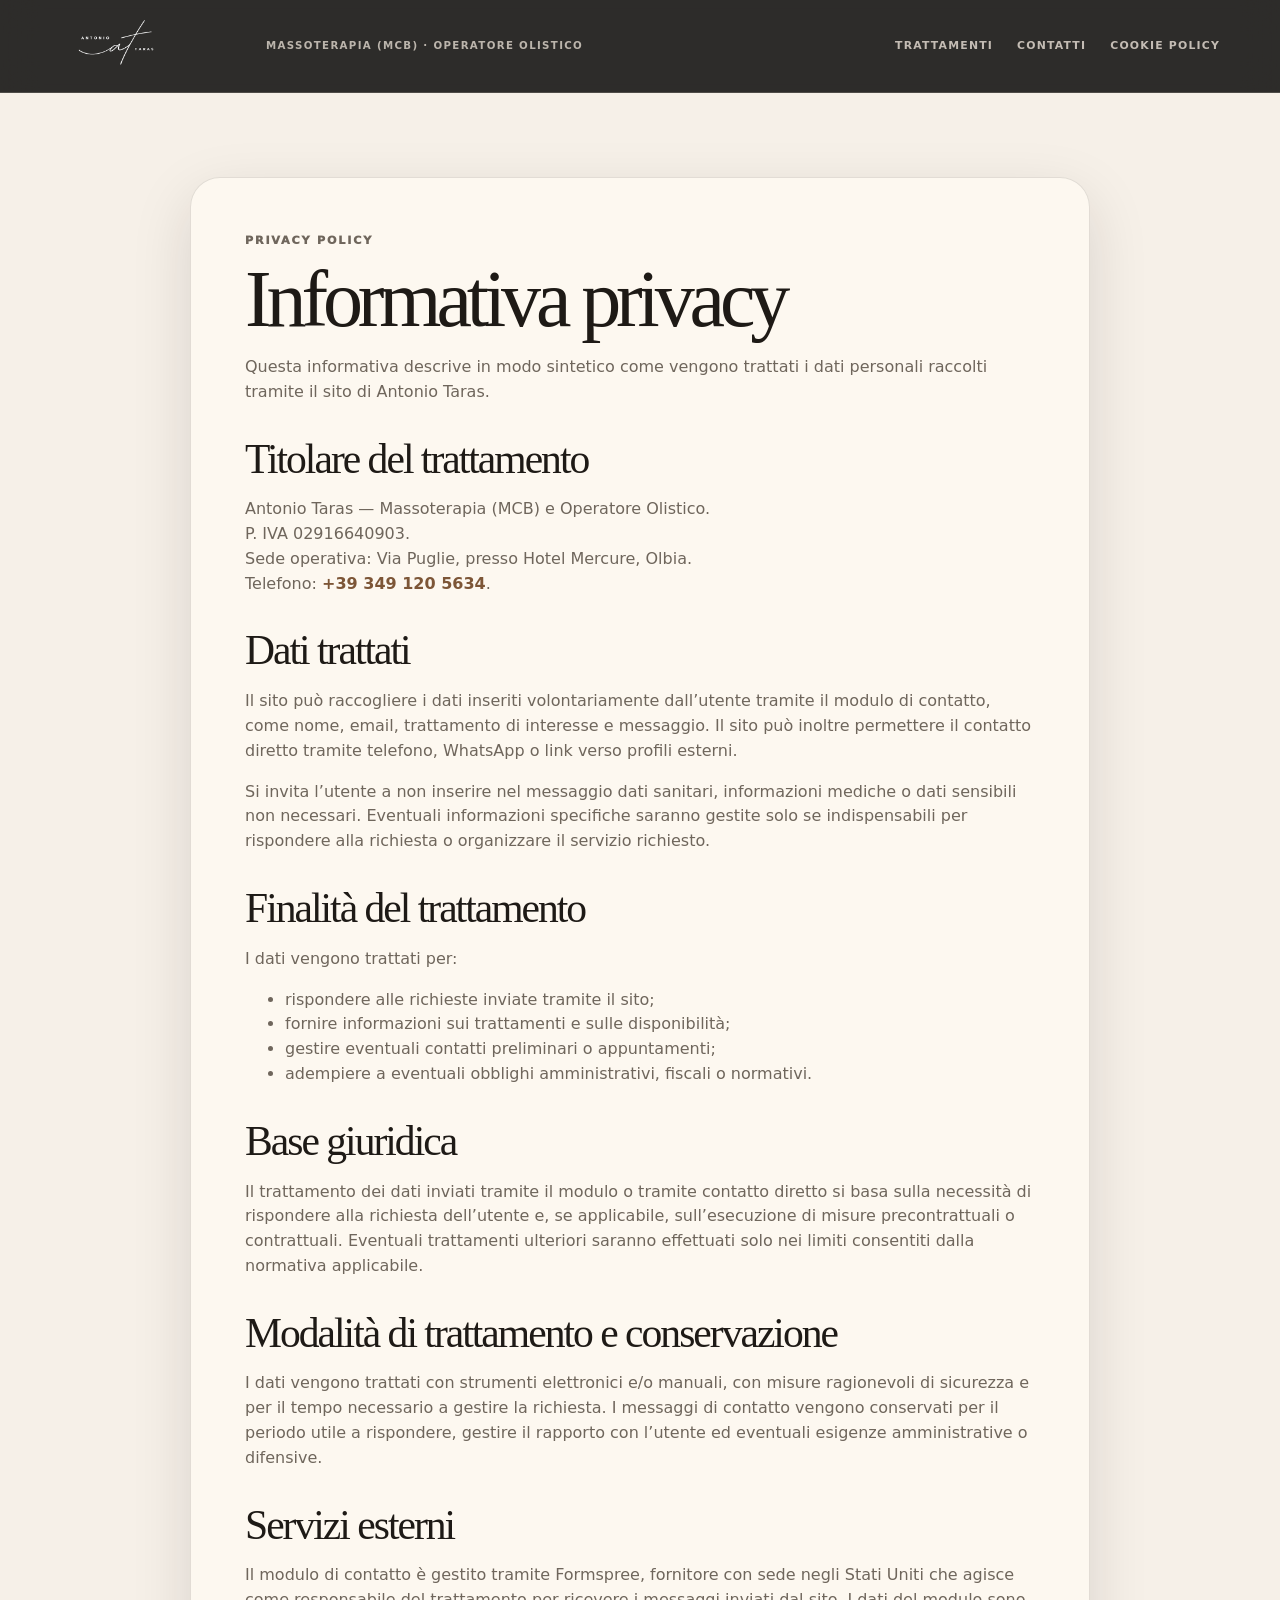
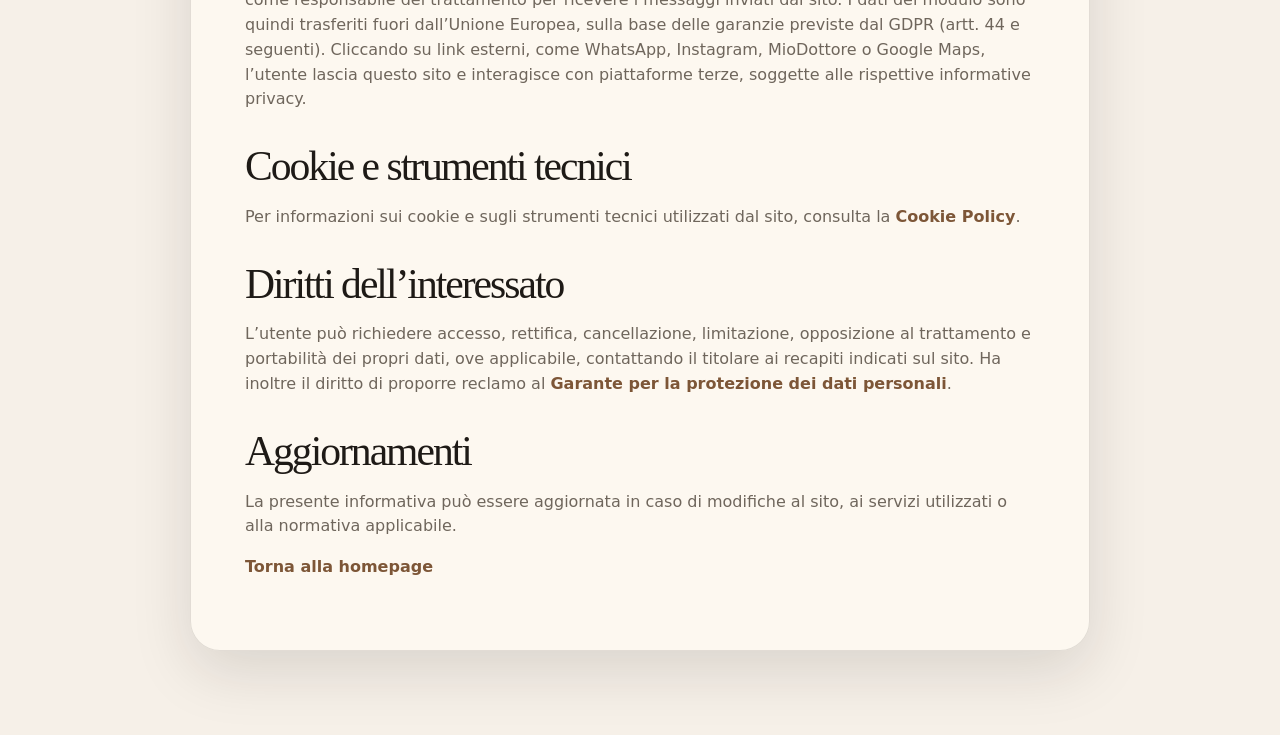
==== commit 72713c1f: "fix privacy" ====
--- a/privacy.html
+++ b/privacy.html
@@ -69,7 +69,7 @@
 
         <h2>Servizi esterni</h2>
         <p>
-          Il modulo di contatto è gestito tramite Formspree, servizio esterno utilizzato per ricevere i messaggi inviati dal sito. Cliccando su link esterni, come WhatsApp, Instagram, MioDottore o Google Maps, l’utente lascia questo sito e interagisce con piattaforme terze, soggette alle rispettive informative privacy.
+          Il modulo di contatto è gestito tramite Formspree, fornitore con sede negli Stati Uniti che agisce come responsabile del trattamento per ricevere i messaggi inviati dal sito. I dati del modulo sono quindi trasferiti fuori dall’Unione Europea, sulla base delle garanzie previste dal GDPR (artt. 44 e seguenti). Cliccando su link esterni, come WhatsApp, Instagram, MioDottore o Google Maps, l’utente lascia questo sito e interagisce con piattaforme terze, soggette alle rispettive informative privacy.
         </p>
 
         <h2>Cookie e strumenti tecnici</h2>
@@ -79,7 +79,7 @@
 
         <h2>Diritti dell’interessato</h2>
         <p>
-          L’utente può richiedere accesso, rettifica, cancellazione, limitazione o opposizione al trattamento dei propri dati, ove applicabile, contattando il titolare ai recapiti indicati sul sito.
+          L’utente può richiedere accesso, rettifica, cancellazione, limitazione, opposizione al trattamento e portabilità dei propri dati, ove applicabile, contattando il titolare ai recapiti indicati sul sito. Ha inoltre il diritto di proporre reclamo al <a href="https://www.garanteprivacy.it" target="_blank" rel="noopener">Garante per la protezione dei dati personali</a>.
         </p>
 
         <h2>Aggiornamenti</h2>
